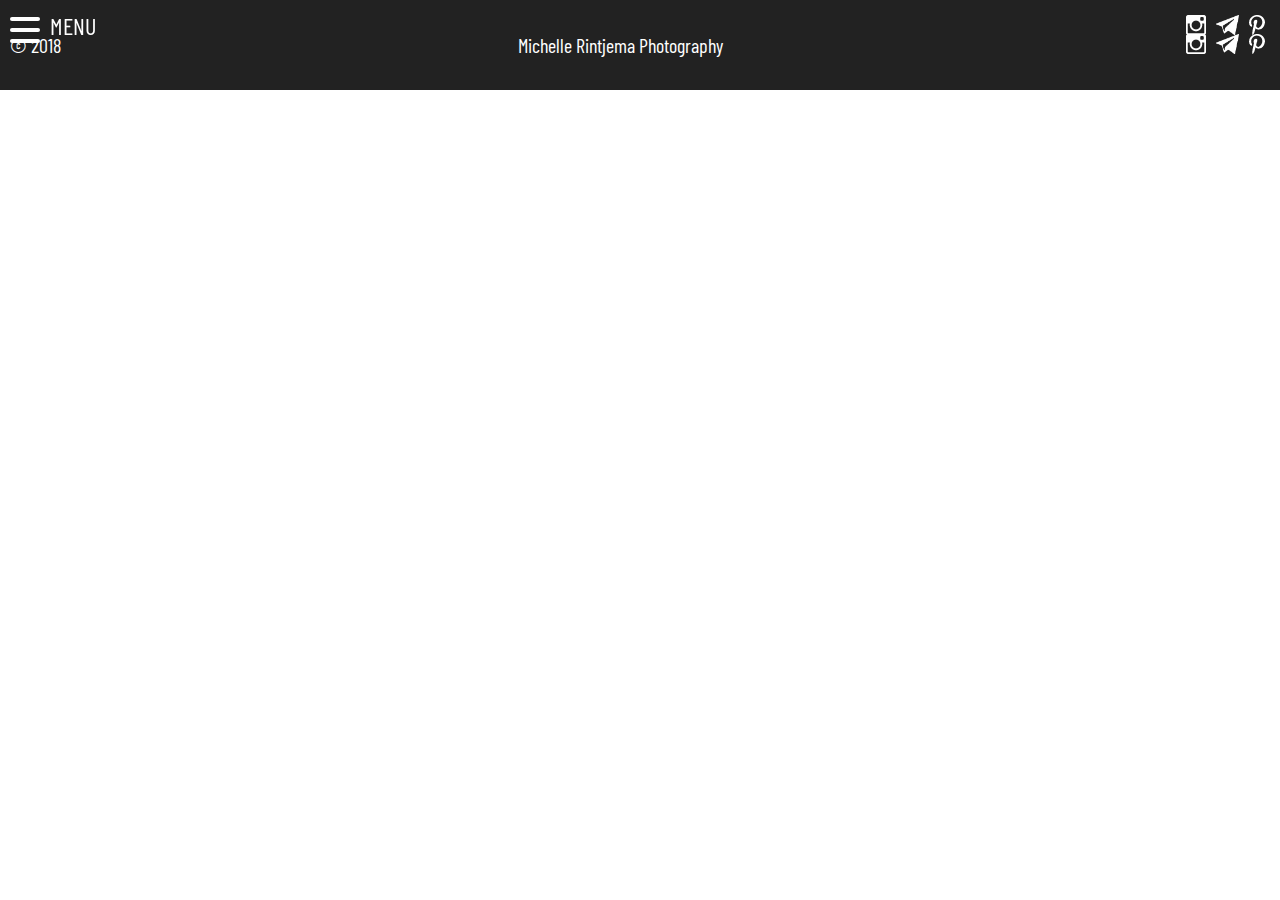
==== architecture.html @ 58e036df "More changes" ====
<!DOCTYPE html>
<html>
  <head>
    <meta charset="utf-8">
    <title>Architecture Gallery | Michelle Rintjema Photography</title>
  </head>
  <link href="https://fonts.googleapis.com/css?family=Barlow+Condensed" rel="stylesheet">
  <link rel="stylesheet" href="reset.css">
  <link rel="stylesheet" href="style.css">
  <body>
    <main>
      <nav>
        <div id="side-menu" class="side_menu">
          <div id="side-menu-burger" class="side_menu_burger">
            <div></div>
            <div></div>
            <div></div>
          </div>
          <span id="hide-side-menu-span" class="side_menu_span">menu</span>
        </div>
        <ul class='pop_out_menu' id='show-menu-on-click'>
          <li id="gallery">gallery</li>
          <li id="about">about</li>
          <li id="contact">contact</li>
        </ul>
        <ul class='social_icons_nav'>
          <li><a href="https://www.instagram.com/michellerintjema/"><img src="images/insta.png" alt="instagram logo"></a></li>
          <li><a href="mailto:michelle.photo@gmail.com?subject=Hey! I'd love to see more photos"><img src="images/mail.png" alt="mail logo"></a></li>
          <li><a href="https://www.pinterest.com/pin/create/button/?url=https://michellerintjema.github.io/Final-Project/" data-pin-do="buttonBookmark" data-auto-id="true" data-pin-custom="true" id="https-www-pinterest-com-pin-create-button-664-4"><img src="images/pinterest.png" alt="pinterest logo"></a></li>
        </ul>
      </nav>
    </main>
    <footer>
      <span class="copywrite">&copy 2018</span>
      <h3>Michelle Rintjema Photography</h3>
      <ul class='social_icons_footer'>
        <li><a href="https://www.instagram.com/michellerintjema/"><img src="images/insta.png" alt="instagram logo"></a></li>
        <li><a href="mailto:michelle.rintjema@gmail.comsubject=I'd love to see more photos"><img src="images/mail.png" alt="mail logo"></a></li>
        <li><a href="https://www.pinterest.com/pin/create/button/" data-pin-do="buttonBookmark" data-auto-id="true" data-pin-custom="true" id="https-www-pinterest-com-pin-create-button-664-4"><img src="images/pinterest.png" alt="pinterest logo"></a></li>
      </ul>
    </footer>
  </body>
  <script src="http://ajax.googleapis.com/ajax/libs/jquery/2.1.3/jquery.min.js"></script>
  <script type="text/javascript" src="//assets.pinterest.com/js/pinit.js"></script>
  <script src="main.js" charset="utf-8"></script>
</html>
---- style.css ----
body {
  font-family: 'Barlow Condensed', sans-serif;
}

main {
  flex-grow: 1;
}

.main_banner {
  display: flex;
  justify-content: center;
  background-image: url('images/uluruflood.jpg');
  background-size: cover;
  background-repeat: no-repeat;
  min-height: 100vh;
}

.mainTitle {
  align-self: center;
  font-size: 50px;
  text-shadow: 0 0 30px #222;
  /* text-transform: uppercase; */
  /* letter-spacing: 4px; */
  color: #fff;
  border: 4px solid #fff;
  border-radius: 3px;
  padding: 20px;
  cursor: pointer;
}

nav,
.side_menu {
  display: flex;
  padding: 10px;
  text-transform: uppercase;
  position: fixed;
  left: 0;
}

.side_menu {
  padding: 0 10px;
}

.pop_out_menu,
.side_menu_span,
.return_home_menu {
  color: #fff;
  font-size: 24px;
}

.pop_out_menu {
  visibility: hidden;
  opacity: 0;
  transition: visibility 0s, opacity 0.5s linear;
  padding: 2px 10px;
}

.pop_out_menu li {
  padding: 2px 0;
  font-weight: 200;
  cursor: pointer;
}

.show_pop_out_menu {
  margin-left: 30px;
  visibility: visible;
  transition: visibility 0s, opacity 0.5s linear;
  opacity: 1;
}

.side_menu_span {
  opacity: 1;
  transition: visibility 0s, opacity 0.5s linear;
  padding: 4px 10px;
  cursor: default;
}

.hide_side_menu_span {
  margin-left: -50px;
  visibility: hidden;
  opacity: 0;
  transition: visibility 0s, opacity 0.5s linear;
}

.social_icons_nav {
  display: flex;
  justify-content: flex-end;
  padding-right: 10px;
  position: fixed;
  right: 0;
}

.social_icons_nav li a img {
  height: 20px;
  padding: 5px;
}

.side_menu_burger {
  cursor: pointer;
}

.side_menu_burger div {
  margin: 7px 0;
  height: 4px;
  width: 30px;
  border-radius: 3px;
  background-color: #fff;
}

.side_menu_burger span {
  color: #fff;
}

ul {
  padding: 0;
}

a {
  text-decoration: none;
  color: inherit;
}

.navigation li a {
  font-size: 20px;
}

.gallery_container {
  display: flex;
  flex-direction: column;
  align-items: center;
  min-height: 100vh;
  background-color: #222;
}

.gallery_container_content {
  min-height: 100vh;
  display: flex;
  flex-direction: column;
  justify-content: center;
}

.gallery_title {
  font-size: 50px;
  text-transform: capitalize;
  color: #fff;
  padding-bottom: 5vh;
}

.gallery_tiles {
  display: flex;
  width: 80vw;
  justify-content: space-between;
  align-items: center;
}

.gallery_tiles a {
  height: 50vh;
  width: 30%;
  position: relative;
  overflow: hidden;
}

.gallery_tiles a span {
  display: block;
  padding: 20px;
  font-size: 20px;
  line-height: 20px;
  position: absolute;
  bottom: -80px;
  left: 0;
  transition: bottom .4s ease;
  z-index: 2;
}

.gallery_tiles a::after {
  content: " ";
  display: block;
  position: absolute;
  width: 100%;
  height: 100%;
  top: 50%;
  left: 50%;
  transform: translate(-50%, -50%);
  filter: grayscale(0) blur(0);
  transition: width .4s ease, height .4s ease, grayscale .4s ease;
  background-size: cover;
  z-index: 1;
}

.gallery_tiles a:hover span {
  bottom: 0;
}

.gallery_tiles a:hover::after {
  width: 110%;
  height: 110%;
  filter: grayscale(1) blur(2px);
}

.landscapes::after {
  background-image: url('images/uluruflood.jpg');
}

.architecture::after {
  background-image: url('images/citytracks.jpg');
}

.food::after {
  background-image: url('images/FoodPhotos/IMG_20161016_210032.jpg');
}

.about_contact_containter {
  display: flex;
  min-height: 100vh;
  align-items: center;
  justify-content: space-around;
  background-image: url('images/trackmelbourne2.jpg');
  background-size: cover;
  background-color: #fff;
  color: #fff;
}

.self_portrait {
  background-image: url('images/selfportrait.jpg');
  background-size: cover;
  border-radius: 100%;
  height: 150px;
  width: 150px;
  margin-bottom: 5vh;
}

.about_me,
.contact {
  display: flex;
  flex-direction: column;
  justify-content: center;
  align-items: center;
  width: 50%;
}

.about_me {
  padding: 0 10%;
}

.contact {
  border-left: 2px solid #fff;
}

.about_me_body_text h1,
.contact_body_text h1 {
  font-size: 50px;
  padding-bottom: 5vh;
}

.about_me_body_text p,
.contact_body_text ul {
  font-size: 20px;
  line-height: 1.5;
}

.contact_body_text ul a,
.contact_body_text ul li span {
  color: #f8e5b6;
}

.contact_body_text ul a:hover {
  color: #bfada9;
}

/* .follow_me a {
  color: #f8e5b6;
}

.follow_me a:hover {
  color: #bfada9;
} */

footer {
  display: flex;
  align-items: center;
  justify-content: space-between;
  height: 10vh;
  background-color: #222;
}

.copywrite,
footer h3 {
  font-size: 20px;
  color: #fff;
}

.copywrite {
  padding-left: 10px;
}

.social_icons_footer {
  display: flex;
  justify-content: flex-end;
  padding-right: 10px;
}

.social_icons_footer li a img {
  height: 20px;
  padding: 5px;
}

.social_icons_footer li a img:hover,
.social_icons_nav li a img:hover,
.mainTitle:hover,
.side_menu:hover {
  grayscale: 0.5;
}

/* gallery pages style */

.return_home_menu {

}

.image_gallery_body {
  display: flex;
  justify-content: center;
}

.image_gallery_content {
  display: flex;
  flex-wrap: wrap;
}

.image_gallery_content img {
  height: 400px;
}
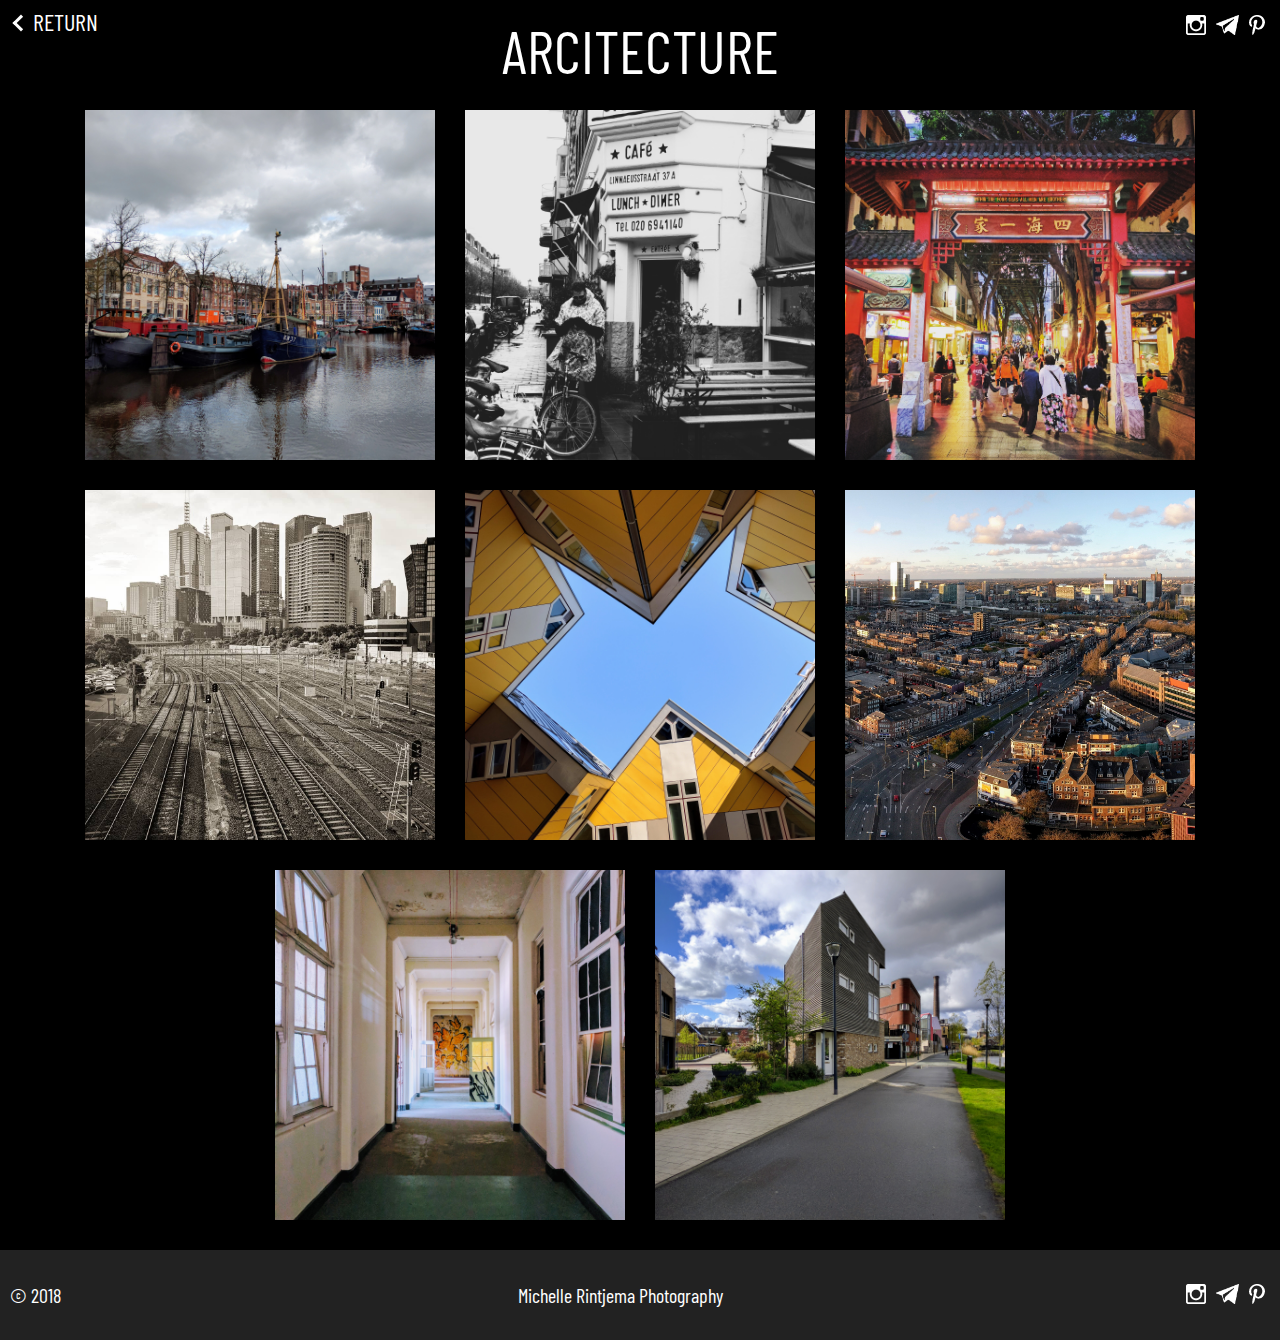
==== commit 753fe967: "Content update, images added, css changes" ====
--- a/architecture.html
+++ b/architecture.html
@@ -9,31 +9,36 @@
   <link rel="stylesheet" href="style.css">
   <body>
     <main>
-      <nav>
-        <div id="side-menu" class="side_menu">
-          <div id="side-menu-burger" class="side_menu_burger">
-            <div></div>
-            <div></div>
-            <div></div>
+      <nav class="mainNav">
+        <div class="mainNav_sideMenu">
+          <div class='sideMenu_return'>
+            <a href="index.html"><div class="sideMenu_returnArrow"></div><span>Return</span></a>
           </div>
-          <span id="hide-side-menu-span" class="side_menu_span">menu</span>
         </div>
-        <ul class='pop_out_menu' id='show-menu-on-click'>
-          <li id="gallery">gallery</li>
-          <li id="about">about</li>
-          <li id="contact">contact</li>
-        </ul>
-        <ul class='social_icons_nav'>
+        <ul class='mainNav_socialIcons mainNav_socialIcons_galleryPage'>
           <li><a href="https://www.instagram.com/michellerintjema/"><img src="images/insta.png" alt="instagram logo"></a></li>
           <li><a href="mailto:michelle.photo@gmail.com?subject=Hey! I'd love to see more photos"><img src="images/mail.png" alt="mail logo"></a></li>
           <li><a href="https://www.pinterest.com/pin/create/button/?url=https://michellerintjema.github.io/Final-Project/" data-pin-do="buttonBookmark" data-auto-id="true" data-pin-custom="true" id="https-www-pinterest-com-pin-create-button-664-4"><img src="images/pinterest.png" alt="pinterest logo"></a></li>
         </ul>
       </nav>
+      <h1 class="galleryPage_title">Arcitecture</h1>
+      <div class="galleryPage_imagesContainer">
+        <section class="imagesContainer_content">
+          <div><img class="landscape" src="images/ArchitecturePhotos/boatscanal.jpg" alt="boats on a canal"></div>
+          <div><img class="portrait" src="images/ArchitecturePhotos/cafeamsterdam.jpg" alt="amsterdam cafe front"></div>
+          <div><img class="portrait" src="images/ArchitecturePhotos/chinatownsydney.jpg" alt="chinatown sydney"></div>
+          <div><img class="portrait" src="images/ArchitecturePhotos/citytracks.jpg" alt="train tracks, city skyline"></div>
+          <div><img class="landscape" src="images/ArchitecturePhotos/cubehouses.jpg" alt="cube houses"></div>
+          <div><img class="landscape" src="images/ArchitecturePhotos/denhaag.jpg" alt="arial city view"></div>
+          <div><img class="portrait" src="images/ArchitecturePhotos/hallway.jpg" alt="school hallway"></div>
+          <div><img class="portrait" src="images/ArchitecturePhotos/hollandmodernhoue.jpg" alt="modern home, holland"></div>
+        </section>
+      </div>
     </main>
     <footer>
       <span class="copywrite">&copy 2018</span>
       <h3>Michelle Rintjema Photography</h3>
-      <ul class='social_icons_footer'>
+      <ul class='footer_socialIcons'>
         <li><a href="https://www.instagram.com/michellerintjema/"><img src="images/insta.png" alt="instagram logo"></a></li>
         <li><a href="mailto:michelle.rintjema@gmail.comsubject=I'd love to see more photos"><img src="images/mail.png" alt="mail logo"></a></li>
         <li><a href="https://www.pinterest.com/pin/create/button/" data-pin-do="buttonBookmark" data-auto-id="true" data-pin-custom="true" id="https-www-pinterest-com-pin-create-button-664-4"><img src="images/pinterest.png" alt="pinterest logo"></a></li>
--- a/style.css
+++ b/style.css
@@ -1,26 +1,26 @@
 body {
   font-family: 'Barlow Condensed', sans-serif;
+  background-color: black;
 }
 
 main {
   flex-grow: 1;
 }
 
-.main_banner {
-  display: flex;
-  justify-content: center;
-  background-image: url('images/uluruflood.jpg');
+.mainBanner {
+  display: flex;
+  justify-content: center;
+  background-image: url('images/LandscapesPhotos/uluruflood.jpg');
   background-size: cover;
   background-repeat: no-repeat;
   min-height: 100vh;
 }
 
-.mainTitle {
+.mainBanner_title {
   align-self: center;
   font-size: 50px;
+  letter-spacing: 2px;
   text-shadow: 0 0 30px #222;
-  /* text-transform: uppercase; */
-  /* letter-spacing: 4px; */
   color: #fff;
   border: 4px solid #fff;
   border-radius: 3px;
@@ -28,61 +28,66 @@
   cursor: pointer;
 }
 
-nav,
-.side_menu {
-  display: flex;
+.mainNav {
+  display: flex;
+  position: fixed;
+  left: 0;
+  top: 0;
   padding: 10px;
   text-transform: uppercase;
+  z-index: 3;
+}
+
+.mainNav_sideMenu {
+  display: flex;
+  padding-left: 10px;
   position: fixed;
   left: 0;
 }
 
-.side_menu {
-  padding: 0 10px;
-}
-
-.pop_out_menu,
-.side_menu_span,
-.return_home_menu {
+.sideMenu_popOut,
+.sideMenu_menuSpan,
+.sideMenu_return {
   color: #fff;
   font-size: 24px;
-}
-
-.pop_out_menu {
+  text-transform: uppercase;
+}
+
+.sideMenu_popOut {
   visibility: hidden;
   opacity: 0;
   transition: visibility 0s, opacity 0.5s linear;
   padding: 2px 10px;
 }
 
-.pop_out_menu li {
+.sideMenu_popOut li {
   padding: 2px 0;
   font-weight: 200;
   cursor: pointer;
 }
 
-.show_pop_out_menu {
+.show_sideMenu_popOut {
   margin-left: 30px;
   visibility: visible;
   transition: visibility 0s, opacity 0.5s linear;
   opacity: 1;
 }
 
-.side_menu_span {
+.sideMenu_menuSpan {
   opacity: 1;
   transition: visibility 0s, opacity 0.5s linear;
   padding: 4px 10px;
   cursor: default;
 }
 
-.hide_side_menu_span {
+.hide_sideMenu_menuSpan {
   margin-left: -50px;
   visibility: hidden;
   opacity: 0;
   transition: visibility 0s, opacity 0.5s linear;
 }
 
-.social_icons_nav {
+.mainNav_socialIcons {
   display: flex;
   justify-content: flex-end;
   padding-right: 10px;
@@ -90,16 +95,16 @@
   right: 0;
 }
 
-.social_icons_nav li a img {
+.mainNav_socialIcons li a img {
   height: 20px;
   padding: 5px;
 }
 
-.side_menu_burger {
+.sideMenu_burger {
   cursor: pointer;
 }
 
-.side_menu_burger div {
+.sideMenu_burger div {
   margin: 7px 0;
   height: 4px;
   width: 30px;
@@ -107,8 +112,19 @@
   background-color: #fff;
 }
 
-.side_menu_burger span {
-  color: #fff;
+.sideMenu_burger span {
+  color: #fff;
+}
+
+.mainNav_downArrow {
+  position: absolute;
+  bottom: 5%;
+  height: 15px;
+  width: 15px;
+  border-right: 4px solid #fff;
+  border-bottom: 4px solid #fff;
+  transform: rotate(45deg);
+  cursor: pointer;
 }
 
 ul {
@@ -124,92 +140,45 @@
   font-size: 20px;
 }
 
-.gallery_container {
+.galleries {
   display: flex;
   flex-direction: column;
   align-items: center;
-  min-height: 100vh;
+  height: fit-content;
   background-color: #222;
 }
 
-.gallery_container_content {
-  min-height: 100vh;
+.galleriesContent {
+  height: 100%;
   display: flex;
   flex-direction: column;
   justify-content: center;
-}
-
-.gallery_title {
+  padding: 10% 0;
+}
+
+.galleriesContent_title {
   font-size: 50px;
   text-transform: capitalize;
   color: #fff;
-  padding-bottom: 5vh;
-}
-
-.gallery_tiles {
+  padding-bottom: 5vw;
+  margin-top: 0;
+}
+
+.galleriesContent_tiles {
   display: flex;
   width: 80vw;
   justify-content: space-between;
   align-items: center;
 }
 
-.gallery_tiles a {
-  height: 50vh;
-  width: 30%;
+.galleriesContent_tiles a {
+  height: 25vw;
+  width: 25vw;
   position: relative;
   overflow: hidden;
 }
 
-.gallery_tiles a span {
-  display: block;
-  padding: 20px;
-  font-size: 20px;
-  line-height: 20px;
-  position: absolute;
-  bottom: -80px;
-  left: 0;
-  transition: bottom .4s ease;
-  z-index: 2;
-}
-
-.gallery_tiles a::after {
-  content: " ";
-  display: block;
-  position: absolute;
-  width: 100%;
-  height: 100%;
-  top: 50%;
-  left: 50%;
-  transform: translate(-50%, -50%);
-  filter: grayscale(0) blur(0);
-  transition: width .4s ease, height .4s ease, grayscale .4s ease;
-  background-size: cover;
-  z-index: 1;
-}
-
-.gallery_tiles a:hover span {
-  bottom: 0;
-}
-
-.gallery_tiles a:hover::after {
-  width: 110%;
-  height: 110%;
-  filter: grayscale(1) blur(2px);
-}
-
-.landscapes::after {
-  background-image: url('images/uluruflood.jpg');
-}
-
-.architecture::after {
-  background-image: url('images/citytracks.jpg');
-}
-
-.food::after {
-  background-image: url('images/FoodPhotos/IMG_20161016_210032.jpg');
-}
-
-.about_contact_containter {
+.aboutContact {
   display: flex;
   min-height: 100vh;
   align-items: center;
@@ -220,7 +189,22 @@
   color: #fff;
 }
 
-.self_portrait {
+.aboutContact_aboutMe,
+.aboutContact_contactMe {
+  display: flex;
+  flex-direction: column;
+  justify-content: center;
+  align-items: center;
+  padding: 0 10%;
+}
+
+.aboutContact_contactMe {
+  width: fit-content;
+  min-width: max-content;
+  border-left: 2px solid #fff;
+}
+
+.contactMe_image {
   background-image: url('images/selfportrait.jpg');
   background-size: cover;
   border-radius: 100%;
@@ -229,51 +213,28 @@
   margin-bottom: 5vh;
 }
 
-.about_me,
-.contact {
-  display: flex;
-  flex-direction: column;
-  justify-content: center;
-  align-items: center;
-  width: 50%;
-}
-
-.about_me {
-  padding: 0 10%;
-}
-
-.contact {
-  border-left: 2px solid #fff;
-}
-
-.about_me_body_text h1,
-.contact_body_text h1 {
+.aboutMe_body h1,
+.contactMe_body h1 {
   font-size: 50px;
   padding-bottom: 5vh;
 }
 
-.about_me_body_text p,
-.contact_body_text ul {
-  font-size: 20px;
-  line-height: 1.5;
-}
-
-.contact_body_text ul a,
-.contact_body_text ul li span {
+.aboutMe_body p,
+.contactMe_body ul {
+  font-family: 'Open Sans', sans-serif;
+  font-size: 16px;
+  line-height: 1.75;
+  text-shadow: 0 0 18px #000;
+}
+
+.contactMe_body ul a,
+.contactMe_body ul li span {
   color: #f8e5b6;
 }
 
-.contact_body_text ul a:hover {
+.contactMe_body ul a:hover {
   color: #bfada9;
 }
-
-/* .follow_me a {
-  color: #f8e5b6;
-}
-
-.follow_me a:hover {
-  color: #bfada9;
-} */
 
 footer {
   display: flex;
@@ -293,40 +254,234 @@
   padding-left: 10px;
 }
 
-.social_icons_footer {
+.footer_socialIcons {
   display: flex;
   justify-content: flex-end;
   padding-right: 10px;
 }
 
-.social_icons_footer li a img {
+.footer_socialIcons li a img {
   height: 20px;
   padding: 5px;
 }
 
-.social_icons_footer li a img:hover,
-.social_icons_nav li a img:hover,
-.mainTitle:hover,
-.side_menu:hover {
-  grayscale: 0.5;
-}
-
-/* gallery pages style */
-
-.return_home_menu {
-
-}
-
-.image_gallery_body {
-  display: flex;
-  justify-content: center;
-}
-
-.image_gallery_content {
+.footer_socialIcons li a img:hover,
+.mainNav_socialIcons li a img:hover {
+  opacity: 0.5;
+}
+
+.sideMenu_popOut li:hover {
+  color: grey;
+}
+
+/* gallery pages styles */
+
+.galleryPage_title {
+  color: #fff;
+  font-size: 60px;
+  text-align: center;
+  text-transform: uppercase;
+  margin-top: 20px;
+}
+
+.sideMenu_return {
+  padding-left: 5px;
+}
+
+.sideMenu_return span {
+  padding-left: 18px;
+  padding-right: 3px;
+  background-color: black;
+}
+
+.mainNav_socialIcons_galleryPage {
+  background-color: black;
+}
+
+.sideMenu_returnArrow {
+  position: absolute;
+  bottom: 5px;
+  margin-right: 5px;
+  height: 9px;
+  width: 9px;
+  border-right: 3.5px solid #fff;
+  border-bottom: 3.5px solid #fff;
+  transform: rotate(135deg);
+  cursor: pointer;
+}
+
+.galleryPage_imagesContainer {
+  display: flex;
+  justify-content: center;
+}
+
+.imagesContainer_content {
   display: flex;
   flex-wrap: wrap;
-}
-
-.image_gallery_content img {
-  height: 400px;
-}
+  justify-content: center;
+  margin: 15px;
+}
+
+.imagesContainer_content div {
+  display: flex;
+  justify-content: center;
+  align-items: center;
+  height: 350px;
+  width: 350px;
+  margin: 15px;
+  overflow: hidden;
+}
+
+.imagesContainer_content div .landscape {
+  height: 100%;
+}
+
+.imagesContainer_content div .portrait {
+  width: 100%;
+}
+
+@media screen and (min-width:600px) {
+  .galleriesContent_tiles a span {
+    display: block;
+    padding: 20px;
+    font-size: 30px;
+    line-height: 20px;
+    position: absolute;
+    bottom: -80px;
+    left: 0;
+    transition: bottom .4s ease;
+    z-index: 2;
+    color: #fff;
+    text-shadow: 0 0 5px #222;
+  }
+  .galleriesContent_tiles a::after {
+    content: " ";
+    display: block;
+    position: absolute;
+    width: 100%;
+    height: 100%;
+    top: 50%;
+    left: 50%;
+    transform: translate(-50%, -50%);
+    filter: grayscale(0);
+    transition: width .4s ease, height .4s ease;
+    background-size: cover;
+    z-index: 1;
+  }
+  .galleriesContent_tiles a:hover span {
+    bottom: 0;
+  }
+  .galleriesContent_tiles a:hover::after {
+    width: 110%;
+    height: 110%;
+  }
+  .galleriesContent_tiles_landscapes::after {
+    background-image: url('images/LandscapesPhotos/uluruflood.jpg');
+  }
+  .galleriesContent_tiles_architecture::after {
+    background-image: url('images/ArchitecturePhotos/modernmelbourne.jpg');
+  }
+  .galleriesContent_tiles_food::after {
+    background-image: url('images/FoodPhotos/IMG_20161014_133659.jpg');
+  }
+}
+
+@media screen and (max-width: 600px) {
+  .hide_mobile_mainBanner {
+    display: flex;
+    justify-content: center;
+    position: fixed;
+    min-height: 100vh;
+    width: 100vw;
+    background-image: none;
+    background-color: #222;
+    z-index: 2;
+  }
+  .hide_mobile_mainBanner_title,
+  .hide_mobile_mainNav_downArrow {
+    display: none;
+  }
+  .mainNav_socialIcons {
+    display: none;
+  }
+  .sideMenu_menuSpan {
+    display: none;
+  }
+  .sideMenu_popOut {
+    font-size: 40px;
+  }
+  .mainBanner_title {
+    width: min-content;
+    text-align: center;
+  }
+  .galleriesContent_title {
+    text-align: center;
+  }
+  .galleriesContent_tiles {
+    flex-direction: column;
+  }
+  .galleriesContent_tiles a {
+    height: 75vw;
+    width: 75vw;
+    position: relative;
+    overflow: hidden;
+    margin-top: 10%;
+    background-size: cover;
+  }
+  .galleriesContent_tiles a span {
+    font-size: 35px;
+    color: #fff;
+    text-shadow: 0px 0px 10px #000;
+    position: absolute;
+    bottom: 20px;
+    left: 20px;
+  }
+  .galleriesContent_tiles_landscapes {
+    background-image: url('images/LandscapesPhotos/uluruflood.jpg');
+  }
+  .galleriesContent_tiles_architecture {
+    background-image: url('images/ArchitecturePhotos/modernmelbourne.jpg');
+  }
+  .galleriesContent_tiles_food {
+    background-image: url('images/FoodPhotos/IMG_20161014_133659.jpg');
+  }
+}
+
+@media screen and (max-width: 485px) {
+  .aboutContact_contactMe {
+    flex-direction: column !important;
+  }
+  .contactMe_body {
+    padding-top: 25px;
+  }
+  .aboutMe_body {
+    text-align: center;
+  }
+}
+
+@media screen and (max-width: 768px) {
+  .aboutContact {
+    flex-direction: column;
+    height: fit-content;
+    min-height: 0;
+  }
+  .aboutContact_contactMe,
+  .aboutContact_aboutMe {
+    padding: 10% 15%;
+  }
+  .aboutContact_contactMe {
+    flex-direction: row;
+    border-left: none;
+    padding-top: 0;
+  }
+  .contactMe_image {
+    margin: 0;
+  }
+  .contactMe_body h1 {
+    padding-bottom: 10px;
+  }
+  .contactMe_body,
+  .contactMe_image {
+    margin: 0 20px;
+  }
+}
